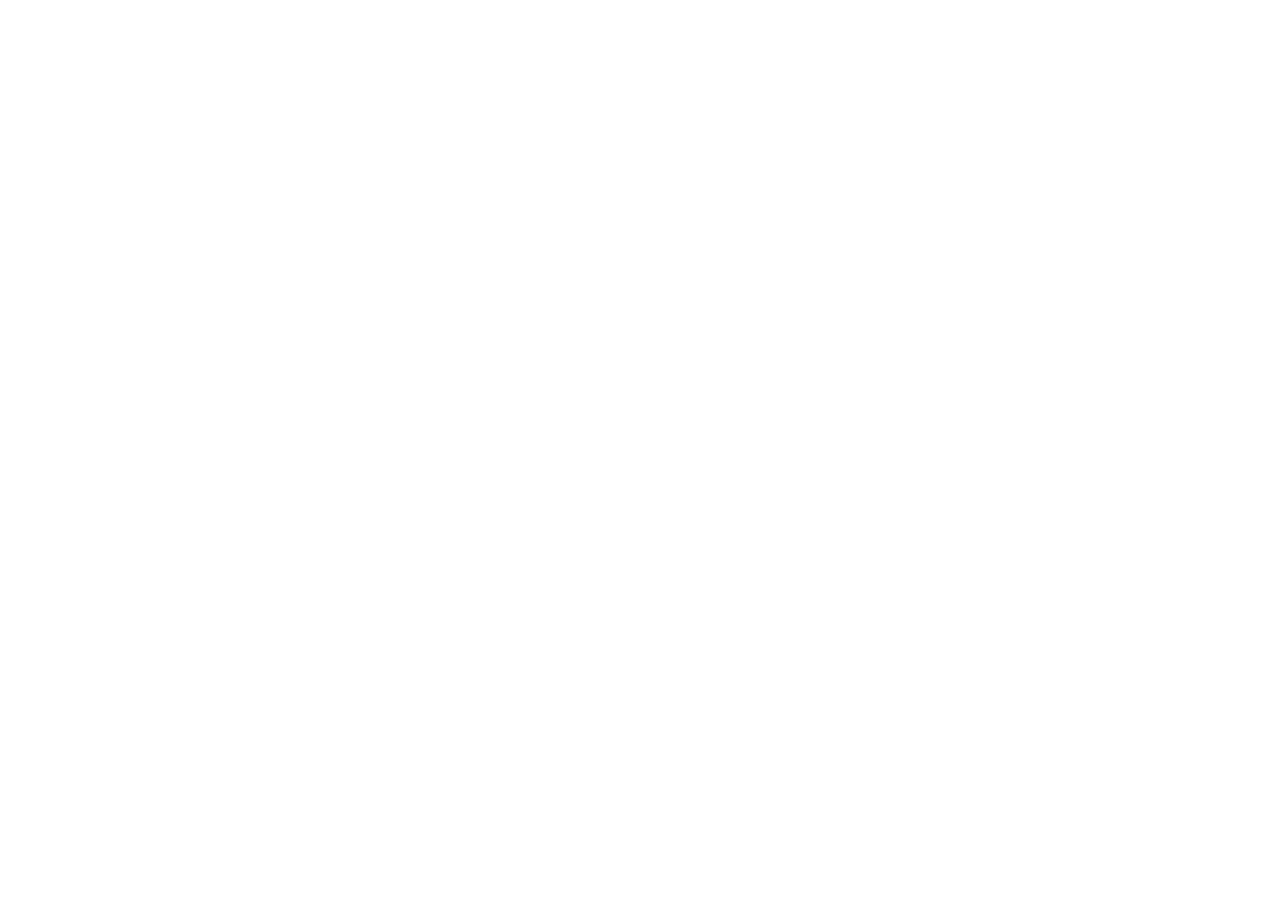
==== index.html @ e290c8fd "first commit" ====
<!DOCTYPE html>
<html lang="en">

<head>
  <meta charset="UTF-8">
  <meta http-equiv="X-UA-Compatible" content="IE=edge">
  <meta name="viewport" content="width=device-width, initial-scale=1.0">
  <link rel="stylesheet" href="style.css">
  <title>The Witcher</title>
</head>

<body>

  <script src="main.js"></script>
</body>

</html>
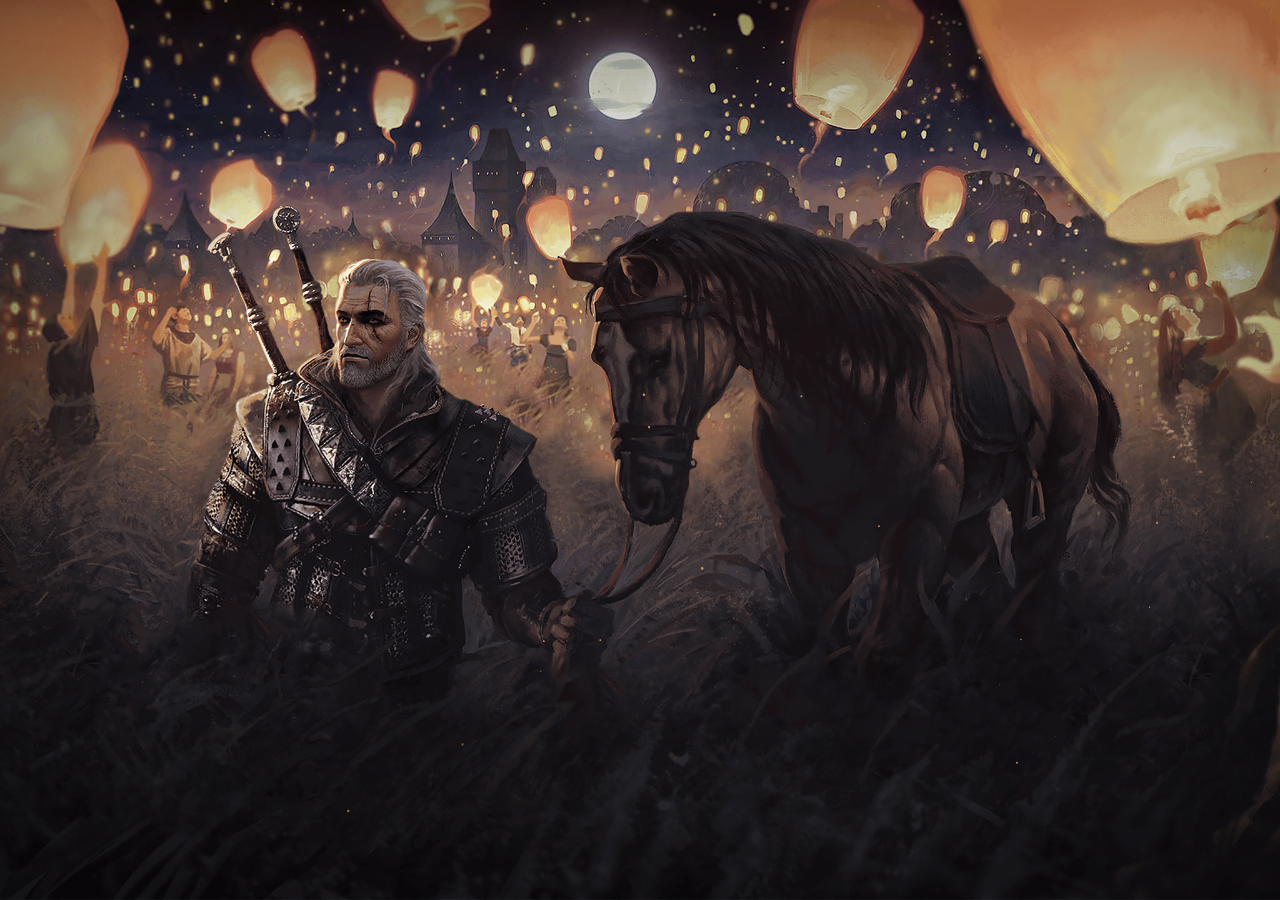
==== commit 233d1e56: "Update 2023-02-23T20:00:43.424Z" ====
--- a/index.html
+++ b/index.html
@@ -3,15 +3,58 @@
 
 <head>
   <meta charset="UTF-8">
-  <meta http-equiv="X-UA-Compatible" content="IE=edge">
   <meta name="viewport" content="width=device-width, initial-scale=1.0">
-  <link rel="stylesheet" href="style.css">
+  <link rel="shortcut icon" href="favicon.png" type="image/x-icon">
+  <meta http-equiv="X-UA-Compatible" content="ie=edge">
   <title>The Witcher</title>
+  <link rel="stylesheet" href="css/vendor.css">
+  <link rel="stylesheet" href="libs/swiper/swiper-bundle.min.css">
+  <link rel="stylesheet" href="css/main.css">
+  <script defer src="libs/swiper/swiper-bundle.min.js"></script>
+  <script defer src="libs/particles/particles.js"></script>
+  <script defer src="js/main.js"></script>
 </head>
 
 <body>
+  <div class="swiper slider">
+    <div class="swiper-wrapper slider__wrapper">
 
-  <script src="main.js"></script>
+      <div class="swiper-slide slider__item">
+        <div class="slider__layer" data-swiper-parallax="35%"
+          style="background-image: url(img/screen-1/layer-back.jpg);"></div>
+        <div class="slider__layer" data-swiper-parallax="25%"
+          style="background-image: url(img/screen-1/layer-middle.png);"></div>
+        <canvas class="particles slider__layer" data-swiper-parallax="18%" data-color="#BE9164"></canvas>
+        <div class="slider__layer" data-swiper-parallax="14%"
+          style="background-image: url(img/screen-1/layer-front.png);"></div>
+      </div>
+
+      <div class="swiper-slide slider__item">
+        <div class="slider__layer" data-swiper-parallax="40%"
+          style="background-image: url(img/screen-2/layer-back.jpg);"></div>
+        <div class="slider__layer" data-swiper-parallax="34%"
+          style="background-image: url(img/screen-2/layer-gera.png);"></div>
+        <div class="slider__layer" data-swiper-parallax="30%"
+          style="background-image: url(img/screen-2/layer-yen.png);"></div>
+        <canvas class="particles slider__layer" data-swiper-parallax="20%" data-color="#525A6D"></canvas>
+        <div class="slider__layer" data-swiper-parallax="14%"
+          style="background-image: url(img/screen-2/layer-front.png);"></div>
+      </div>
+
+      <div class="swiper-slide slider__item">
+        <div class="slider__layer" data-swiper-parallax="48%"
+          style="background-image: url(img/screen-3/layer-back.jpg);"></div>
+        <div class="slider__layer" data-swiper-parallax="35%"
+          style="background-image: url(img/screen-3/layer-middle.png);"></div>
+        <div class="slider__layer" data-swiper-parallax="29%"
+          style="background-image: url(img/screen-3/layer-ciri.png);"></div>
+        <canvas class="particles slider__layer" data-swiper-parallax="25%" data-color="#938086"></canvas>
+        <div class="slider__layer" data-swiper-parallax="16%"
+          style="background-image: url(img/screen-3/layer-front.png);"></div>
+      </div>
+
+    </div>
+  </div>
 </body>
 
-</html>
+</html>
--- a/css/main.css
+++ b/css/main.css
@@ -0,0 +1,112 @@
+:root {
+  --font-family: "Open Sans", sans-serif;
+  --content-width: 1170px;
+  --container-offset: 15px;
+  --container-width: calc(var(--content-width) + (var(--container-offset) * 2));
+  --light-color: #fff;
+}
+
+/* stylelint-disable */ /* stylelint-disable */ /* stylelint-disable */
+.custom-checkbox__field:checked + .custom-checkbox__content::after {
+  opacity: 1;
+}
+
+.custom-checkbox__field:focus + .custom-checkbox__content::before {
+  outline: 2px solid #f00;
+  outline-offset: 2px;
+}
+
+.custom-checkbox__field:disabled + .custom-checkbox__content {
+  opacity: 0.4;
+  pointer-events: none;
+}
+
+/* stylelint-disable */ /* stylelint-disable */ /* stylelint-disable value-keyword-case */
+html {
+  -webkit-box-sizing: border-box;
+  box-sizing: border-box;
+}
+
+*,
+*::before,
+*::after {
+  padding: 0;
+  margin: 0;
+  -webkit-box-sizing: inherit;
+  box-sizing: inherit;
+}
+
+:root {
+  --transition: 1.75s cubic-bezier(.2, .6, 0, 1);
+}
+
+html,
+body {
+  height: 100%;
+  background-color: #000;
+}
+
+img {
+  height: auto;
+  max-width: 100%;
+  -o-object-fit: cover;
+  object-fit: cover;
+}
+
+a {
+  text-decoration: none;
+}
+
+.btn-reset {
+  border: none;
+  padding: 0;
+  background-color: transparent;
+  cursor: pointer;
+}
+
+.list-reset {
+  list-style: none;
+  margin: 0;
+  padding: 0;
+}
+
+.visually-hidden {
+  position: absolute;
+  overflow: hidden;
+  margin: -1px;
+  border: 0;
+  padding: 0;
+  width: 1px;
+  height: 1px;
+  clip: rect(0 0 0 0);
+}
+
+.slider {
+  height: 100%;
+}
+.slider__layer {
+  position: absolute;
+  inset: 0;
+  background-size: cover;
+  background-position: center;
+  will-change: transform;
+  /* transition: var(--transition)!important; */
+}
+.slider__layer::before {
+  content: "";
+  position: absolute;
+  inset: 0;
+  z-index: 1;
+  -webkit-box-shadow: inset 0 0 250px rgba(0, 0, 0, 0.3);
+  box-shadow: inset 0 0 250px rgba(0, 0, 0, 0.3);
+}
+.slider__item {
+  overflow: hidden;
+}
+.slider__wrapper {
+  will-change: transform;
+  -webkit-transform-style: preserve-3d;
+  transform-style: preserve-3d;
+  /* transition: var(--transition)!important; */
+}
+/*# sourceMappingURL=main.css.map */
